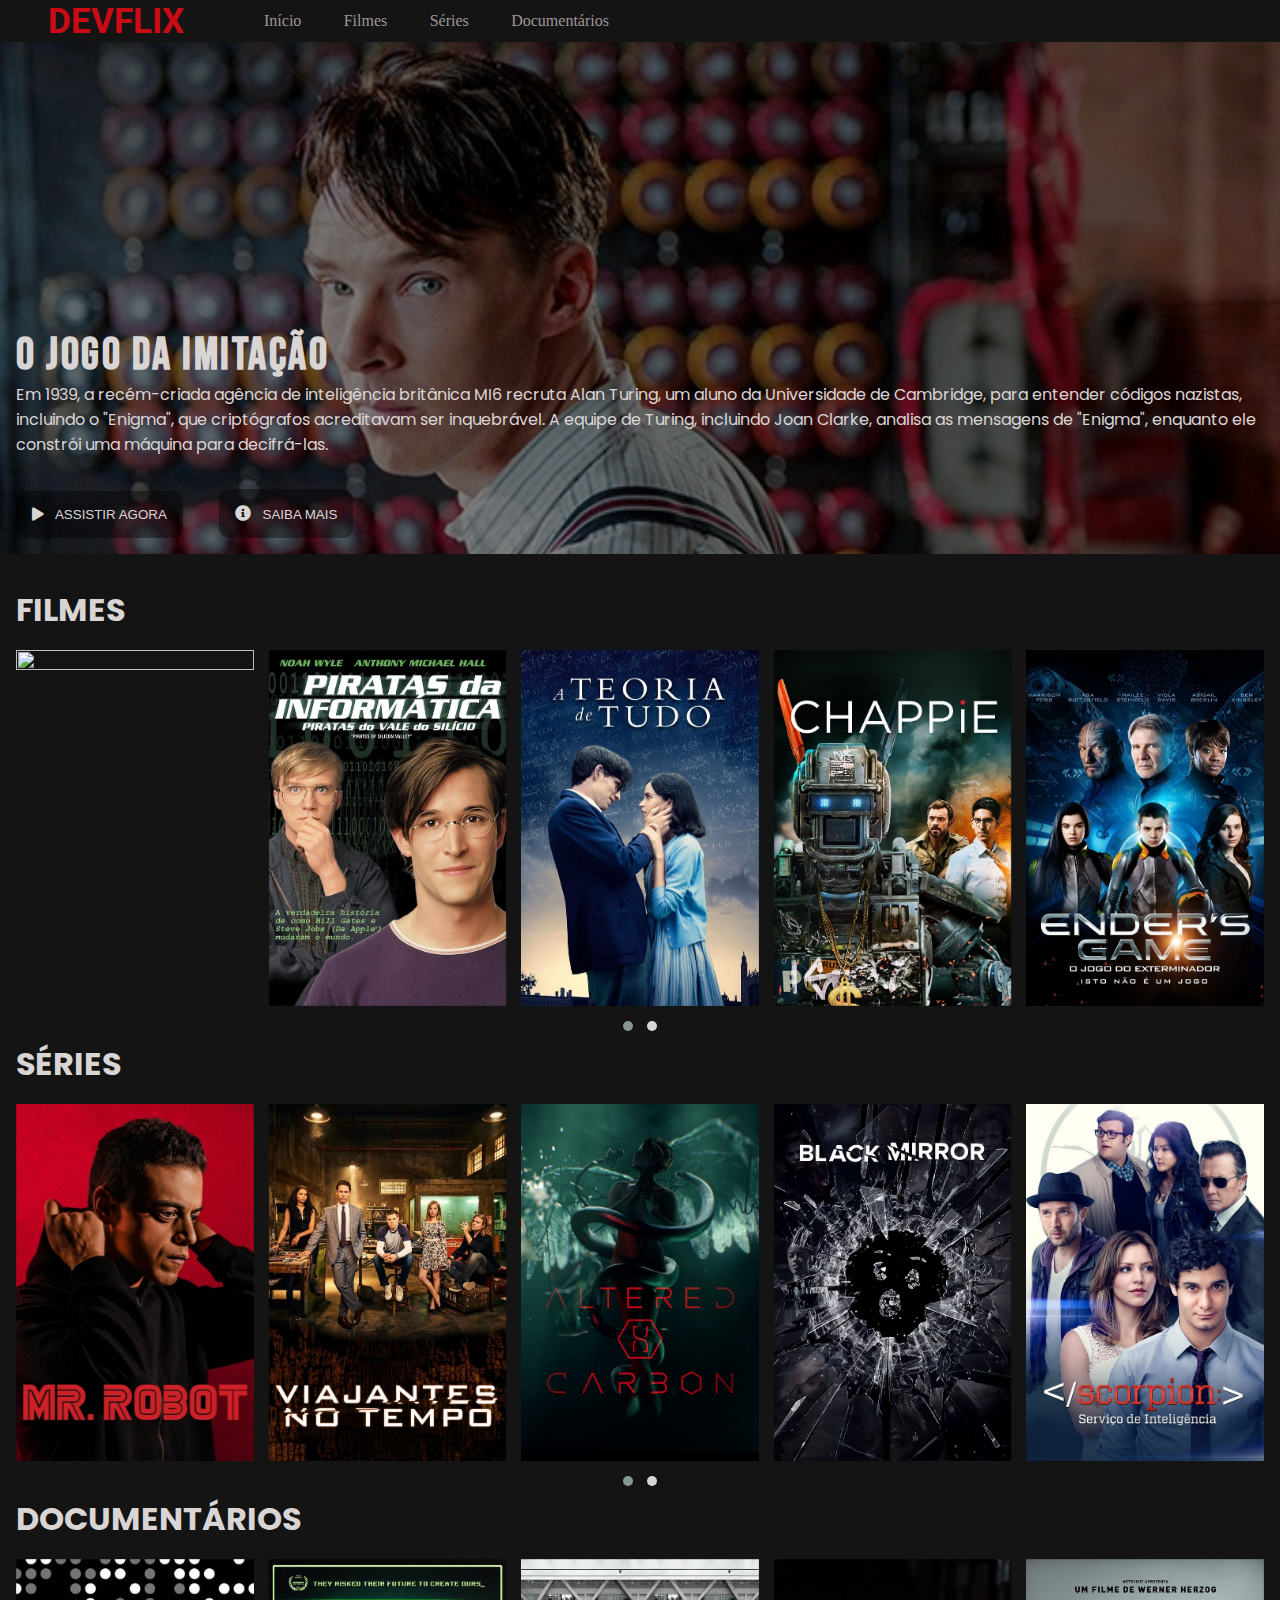
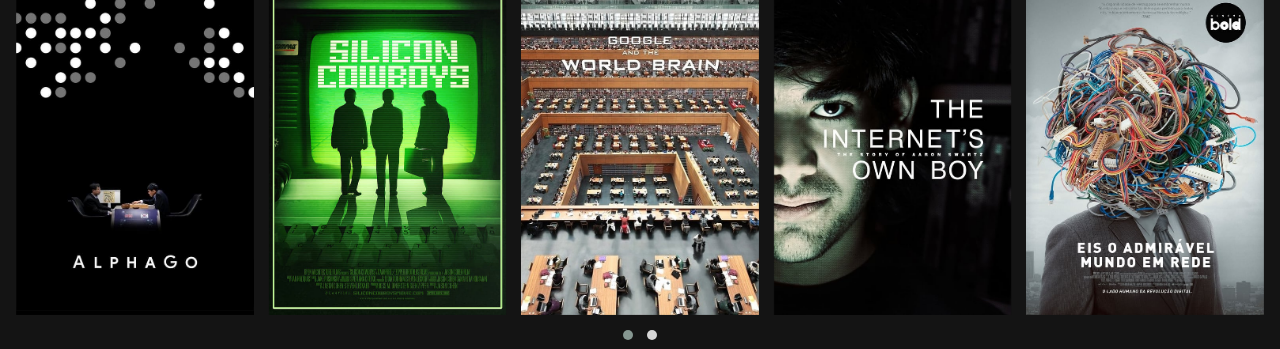
==== index.html @ 7472ed8e "finaly of project" ====
<!DOCTYPE html>
<html lang="pt-br">
<head>
   <meta charset="UTF-8">
   <meta http-equiv="X-UA-Compatible" content="IE=edge">
   <meta name="viewport" content="width=device-width, initial-scale=1.0">
   <link rel="stylesheet" href="./css/style.css">
   <!-- carrosel -->
   <link rel="stylesheet" href="css/owl.carousel.min.css">
   <link rel="stylesheet" href="css/owl.theme.default.min.css">
   <!-- icones e fontes -->
   <link rel="icon" href="../images/icone.png">
   <link rel="preconnect" href="https://fonts.googleapis.com">
   <link rel="preconnect" href="https://fonts.gstatic.com" crossorigin>
   <!-- responsividade -->
   <link rel="stylesheet" href="css/responsive.css">
   <title>DEVFLIX</title>
</head>
<body>
   <header class="container"> 
         <h1 id="inicio">DEVFLIX</h1>
         <nav>
            <a href="#inicio">Início</a>
            <a href="#filmes">Filmes</a>
            <a href="#series">Séries</a>
            <a href="#documentarios">Documentários</a>
         </nav>
      
   </header>
   <menu>
      <div class="filme-principal">
         <div class="content">
            <h2 class="titulo">O jogo da imitação</h2>
            <p class="descricao">Em 1939, a recém-criada agência de inteligência britânica MI6 recruta Alan Turing, um aluno da Universidade de Cambridge, para entender códigos nazistas, incluindo o "Enigma", que criptógrafos acreditavam ser inquebrável. A equipe de Turing, incluindo Joan Clarke, analisa as mensagens de "Enigma", enquanto ele constrói uma máquina para decifrá-las.</p>
            <div class="botoes">
               <button role="button" class="botao"><a href="https://youtu.be/Q2xrQ5U0Tbo"><i class="fas fa-play"></i> Assistir agora</a></button>
               <button  role="button" class="botao"> <a href="https://youtu.be/YIkKbMcJL_4"> <i class="fas fa-info-circle"></i> Saiba Mais</a></button>
            </div>
         </div>
      </div>
   </menu>
   <div class="carrosel-filmes">
      <h2 id="filmes">Filmes</h2>
      <div class="owl-carousel owl-theme">
         <div class="item"><img src=/images/filme1.jpg" class="box-filme"></div>
         <div class="item"><img src="images/filme7.jpg" class="box-filme"></div>
         <div class="item"><img src="images/filme3.jpg" class="box-filme"></div>
         <div class="item"><img src="images/filme4.jpg" class="box-filme"></div>
         <div class="item"><img src="images/filme6.jpg" class="box-filme"></div>
         <div class="item"><img src="images/filme5.jpg" class="box-filme"></div>
         <div class="item"><img src="images/filme2.jpg" class="box-filme"></div>
         <div class="item"><img src="images/filme8.jpg" class="box-filme"></div>
         <div class="item"><img src="images/filme9.jpg" class="box-filme"></div>
         <div class="item"><img src="images/filme10.jpg" class="box-filme"></div>
      </div>
      <h2 id="series">Séries</h2>
      <div class="owl-carousel owl-theme">
         <div class="item"><img src="images/serie1.jpg" class="box-filme"></div>
         <div class="item"><img src="images/serie9.jpg" class="box-filme"></div>
         <div class="item"><img src="images/serie8.jpg" class="box-filme"></div>
         <div class="item"><img src="images/serie4.jpg" class="box-filme"></div>
         <div class="item"><img src="images/serie7.jpg" class="box-filme"></div>
         <div class="item"><img src="images/serie2.jpg" class="box-filme"></div>
         <div class="item"><img src="images/serie6.jpg" class="box-filme"></div>
         <div class="item"><img src="images/serie5.jpg" class="box-filme"></div>
         <div class="item"><img src="images/serie3.jpg" class="box-filme"></div>
         <div class="item"><img src="images/serie10.jpg" class="box-filme"></div>
      </div>
      <h2 id="documentarios">Documentários</h2>
      <div class="owl-carousel owl-theme">
         <div class="item"><img src="images/doc7.jpg" class="box-filme"></div>
         <div class="item"><img src="images/doc1.jpg" class="box-filme"></div>
         <div class="item"><img src="images/doc9.jpg" class="box-filme"></div>
         <div class="item"><img src="images/doc4.jpg" class="box-filme"></div>
         <div class="item"><img src="images/doc3.jpg" class="box-filme"></div>
         <div class="item"><img src="images/doc6.jpg" class="box-filme"></div>
         <div class="item"><img src="images/doc2.jpg" class="box-filme"></div>
         <div class="item"><img src="images/doc5.jpg" class="box-filme"></div>
         <div class="item"><img src="images/doc8.jpg" class="box-filme"></div>
         <div class="item"><img src="images/doc10.jpg" class="box-filme"></div>
      </div>
   </div>
</body>
<script src="js/jquery.min.js"></script>
<script src="js/owl.carousel.min.js"></script>
<script src="js/main.js"></script>

</html>
---- css/style.css ----
@import url('https://fonts.googleapis.com/css2?family=Arvo&family=Poppins:ital,wght@0,300;1,200&display=swap');
@import url('https://fonts.googleapis.com/css2?family=Roboto:wght@700&display=swap');
@import url('https://fonts.googleapis.com/css2?family=Bebas+Neue&display=swap');
@import url("https://cdnjs.cloudflare.com/ajax/libs/font-awesome/5.11.0/css/all.min.css");
/* Fontes da página :
 font-family: 'Arvo', serif;
 font-family: 'Poppins', sans-serif; 
 font-family: 'Roboto', sans-serif;
 font-family: 'Bebas Neue', cursive; */

*{
   padding: 0;
   margin: 0;
   box-sizing: border-box;
   list-style: none;
   text-decoration: none;
}

:root{
 --vermelho: rgba(229, 9, 20, .9);
 --preto: rgb(20, 20, 20);
 --cinza: rgb(160, 149, 149);
}

html{
   scroll-behavior: smooth;
}

body{
   background-color: var(--preto);
}
/* page's menu*/
.container{
   display: flex;
   align-items: center;
   width: 100%;
}

.container h1{
   color:var(--vermelho);
   margin-left:3rem ;
   margin-right: 5rem;
   font-family: 'Roboto', sans-serif;
   font-size: 2.2rem;
   font-weight: 700;
}

.container nav a{
  color: rgb(160, 149, 149);
  margin-right: 2.4rem;
  font-size: 1rem;
}

.container nav a:hover{
   color: whitesmoke;
   transition:  color 0.6s;
}
/*page's content */
.filme-principal{
   color: rgb(218, 213, 213);
   font-family:'Poppins', sans-serif ;
   background-image:linear-gradient(rgba(0,0,0,.5),rgba(0,0,0,.5)100%), url(../images/filme.jpg);
   height: 32rem;
   background-size: cover;
   display: flex;
   flex-direction:column ;
   justify-content: flex-end;
   align-items: flex-start;
}

.content{
   display: flex;
   flex-direction:column ;
   justify-content: center;
   align-items: flex-start;
   margin-bottom: 1rem;
   margin-left: 1rem;
}

.content h2{
   font-family: 'Bebas Neue', cursive;
   text-transform: uppercase;
   font-size: 2.8rem;
   letter-spacing: 2.5px;
}

.content p{
   margin-bottom: 2rem;
}

.botao{
   padding: 1rem;
   background: rgba(0,0,0,.4);
   color:rgb(218, 213, 213) ;
   border: none;
   text-transform: uppercase;
   cursor: pointer;
   border-radius: 10px;
   margin-right: 2rem;
   transition: 0.4s;
}

.botao a{
   color:rgb(218, 213, 213) ;
}

.botao:hover{
   background-color: rgba(230, 224, 224,0.9);
   color: rgb(14, 13, 13);
}

.botao:hover a{
   
   color: rgb(14, 13, 13);
}

.botao i{
   margin-right: 0.5rem;
}

.botao:nth-child(2) i{
  font-size: 1rem;
}

.box-filme{
   height: 100%;
   width: 100%;
   display: block;
}

.carrosel-filmes{
   margin-top: 2rem;
   margin-left: 1rem;
   margin-right: 1rem;
}

.carrosel-filmes h2{
   color: rgb(218, 213, 213);
   font-size: 2rem;
   font-family:'Poppins', sans-serif ;
   text-transform: uppercase;
   margin-bottom: 1rem;
}
---- css/responsive.css ----
@media screen and (max-width:650px){
   .container{
      display: flex;
      flex-direction: column;
   }
}
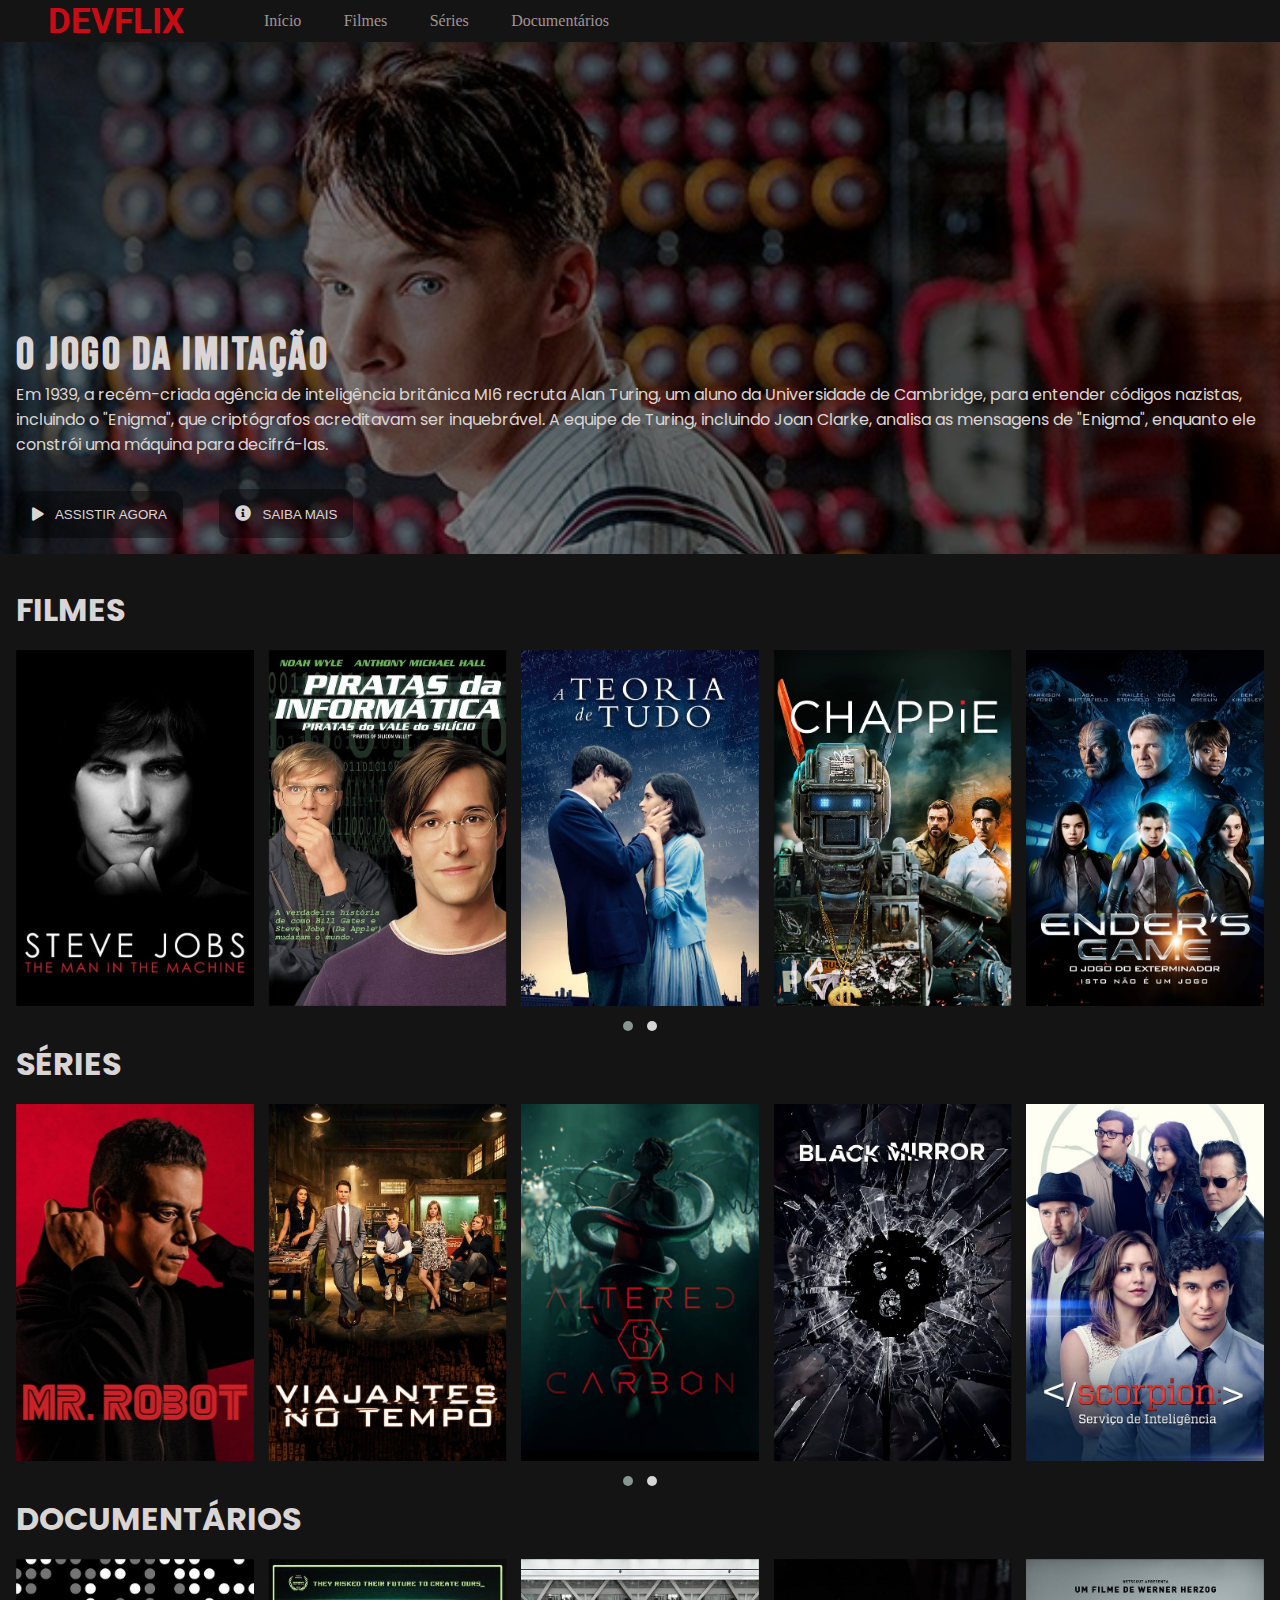
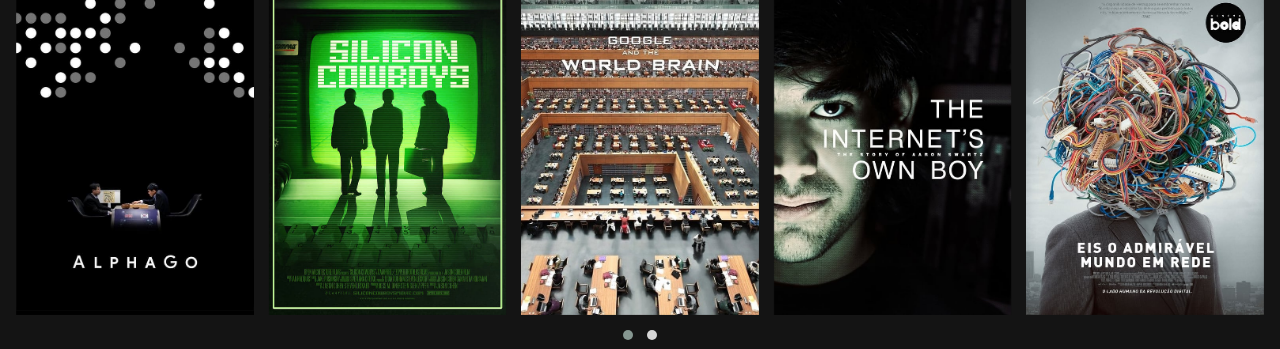
==== commit f2701c90: "deploy" ====
--- a/index.html
+++ b/index.html
@@ -42,7 +42,7 @@
    <div class="carrosel-filmes">
       <h2 id="filmes">Filmes</h2>
       <div class="owl-carousel owl-theme">
-         <div class="item"><img src=/images/filme1.jpg" class="box-filme"></div>
+         <div class="item"><img src="images/filme1.jpg" class="box-filme"></div>
          <div class="item"><img src="images/filme7.jpg" class="box-filme"></div>
          <div class="item"><img src="images/filme3.jpg" class="box-filme"></div>
          <div class="item"><img src="images/filme4.jpg" class="box-filme"></div>
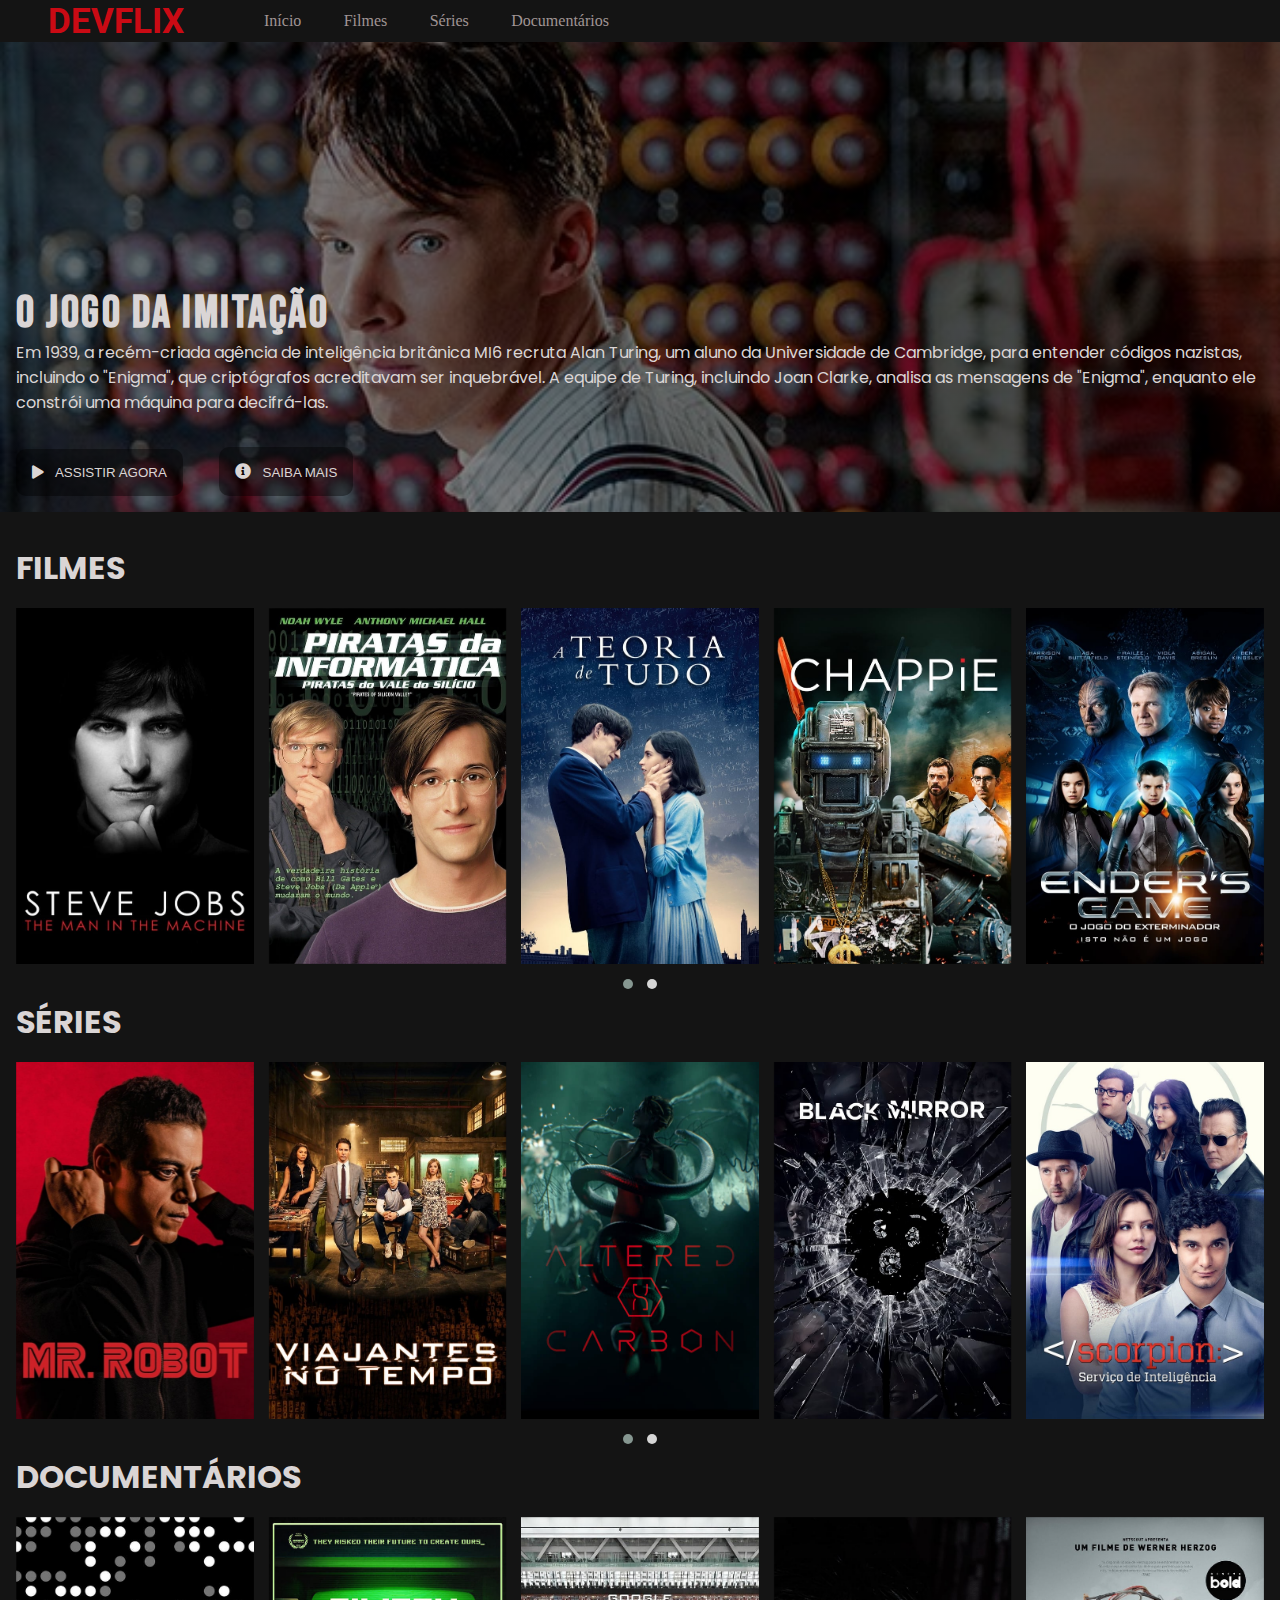
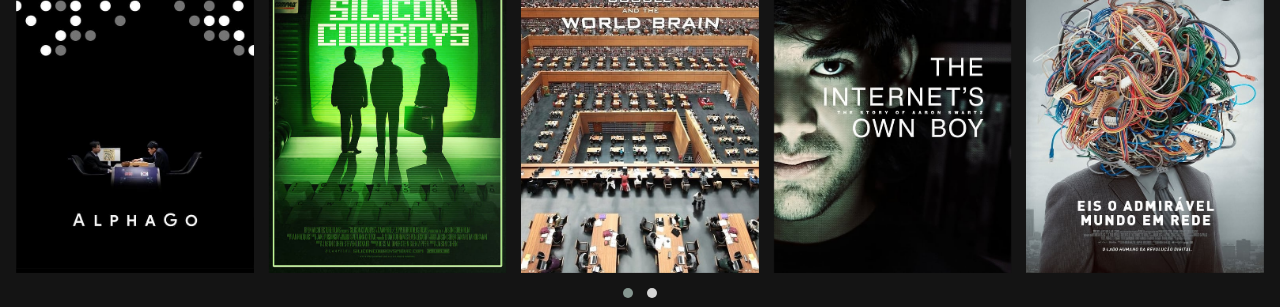
==== commit 59f41179: "ajusting pages and deploy of the job." ====
--- a/index.html
+++ b/index.html
@@ -18,7 +18,7 @@
 </head>
 <body>
    <header class="container"> 
-         <h1 id="inicio">DEVFLIX</h1>
+         <h1 >DEVFLIX</h1>
          <nav>
             <a href="#inicio">Início</a>
             <a href="#filmes">Filmes</a>
@@ -28,7 +28,7 @@
       
    </header>
    <menu>
-      <div class="filme-principal">
+      <div class="filme-principal"  id="inicio">
          <div class="content">
             <h2 class="titulo">O jogo da imitação</h2>
             <p class="descricao">Em 1939, a recém-criada agência de inteligência britânica MI6 recruta Alan Turing, um aluno da Universidade de Cambridge, para entender códigos nazistas, incluindo o "Enigma", que criptógrafos acreditavam ser inquebrável. A equipe de Turing, incluindo Joan Clarke, analisa as mensagens de "Enigma", enquanto ele constrói uma máquina para decifrá-las.</p>
@@ -84,5 +84,4 @@
 <script src="js/jquery.min.js"></script>
 <script src="js/owl.carousel.min.js"></script>
 <script src="js/main.js"></script>
-
 </html>--- a/css/style.css
+++ b/css/style.css
@@ -34,6 +34,10 @@
    display: flex;
    align-items: center;
    width: 100%;
+   position: fixed;
+   top: 0;
+   z-index: 10;
+   background-color: var(--preto);
 }
 
 .container h1{
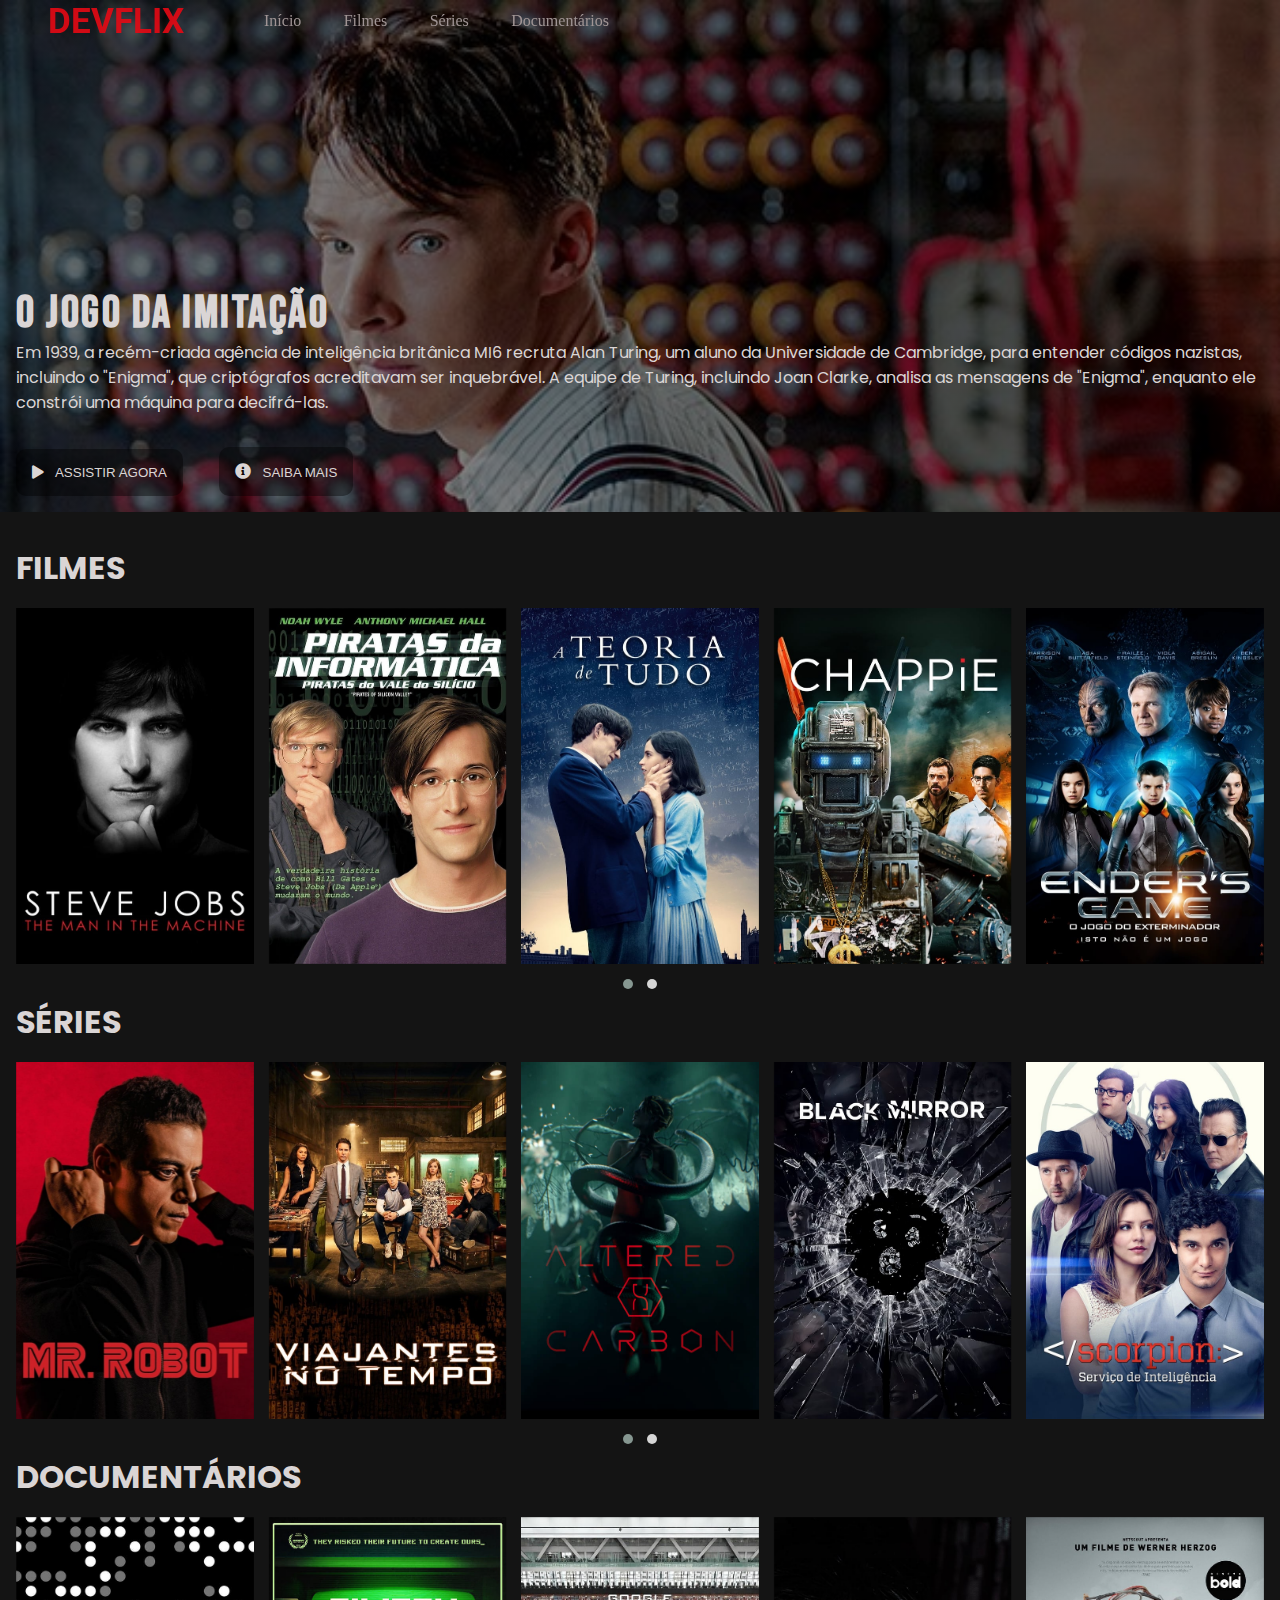
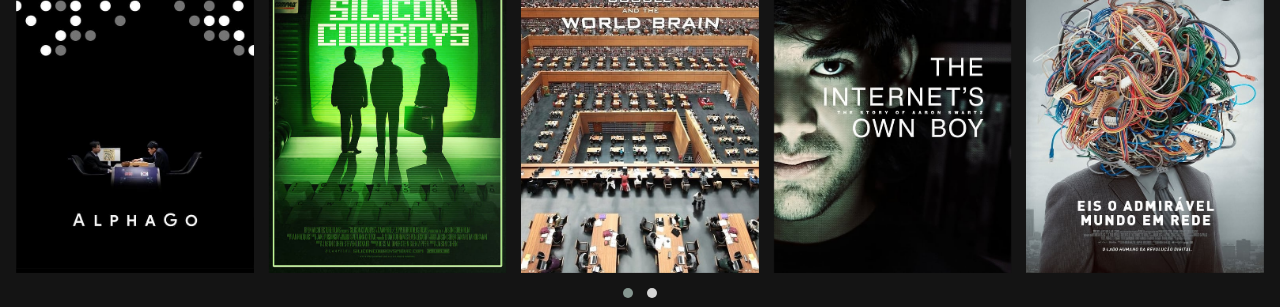
==== commit 21f923fa: "just ajusting the menu scroll" ====
--- a/index.html
+++ b/index.html
@@ -84,4 +84,5 @@
 <script src="js/jquery.min.js"></script>
 <script src="js/owl.carousel.min.js"></script>
 <script src="js/main.js"></script>
+<script src="js/script.js"></script>
 </html>--- a/css/style.css
+++ b/css/style.css
@@ -30,6 +30,7 @@
    background-color: var(--preto);
 }
 /* page's menu*/
+
 .container{
    display: flex;
    align-items: center;
@@ -37,7 +38,12 @@
    position: fixed;
    top: 0;
    z-index: 10;
+   background-color: transparent;
+}
+
+.scroll{
    background-color: var(--preto);
+   transition: all 0.5s;
 }
 
 .container h1{
